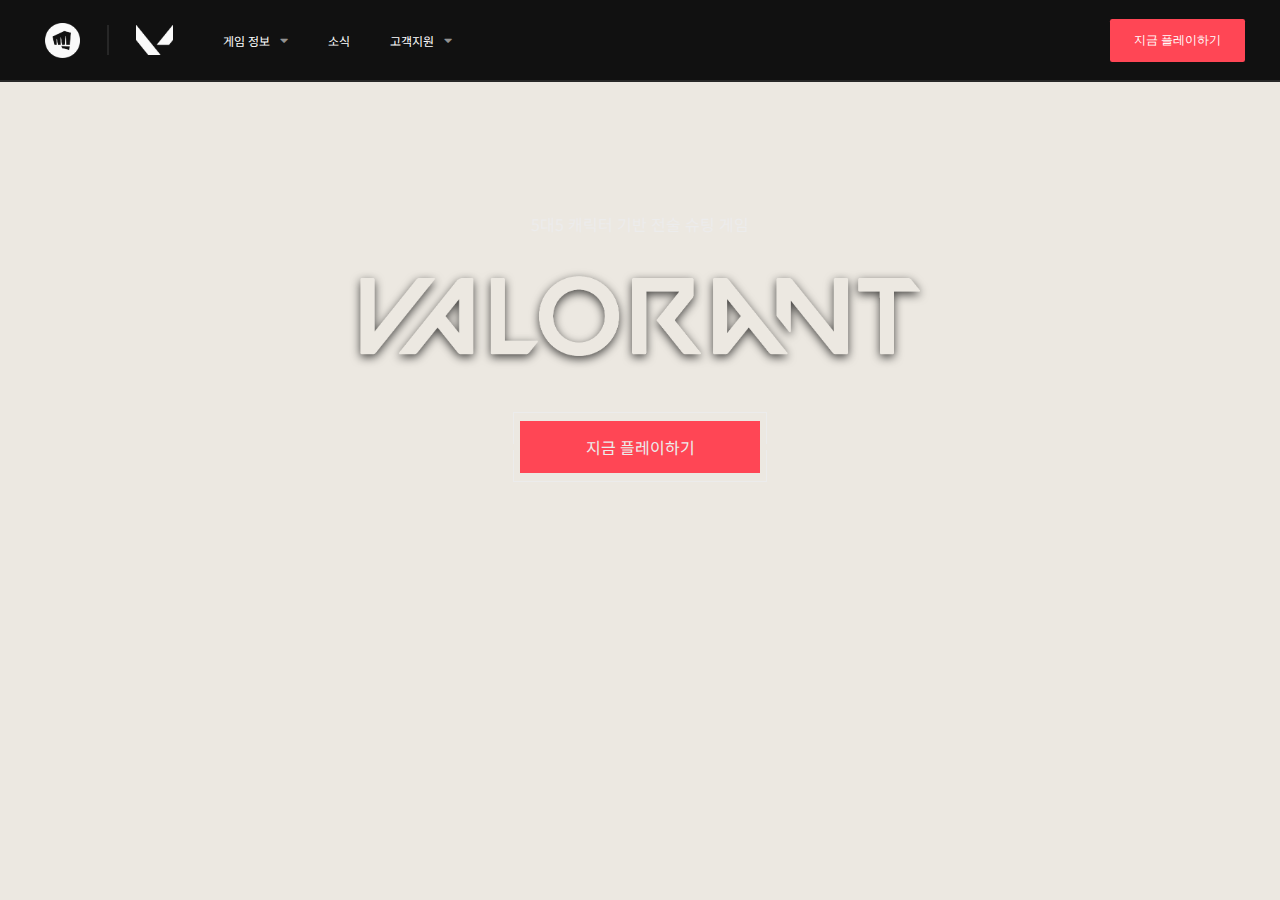
==== clone-valorant/index.html @ 6dfb0da4 "6/6" ====
<!DOCTYPE html>
<html lang="KR">
  <head>
    <meta charset="UTF-8" />
    <meta name="viewport" content="width=device-width, initial-scale=1.0" />
    <link href="https://fonts.googleapis.com/css2?family=Noto+Sans+KR&display=swap" rel="stylesheet">
    <link
      rel="stylesheet"
      href="https://cdnjs.cloudflare.com/ajax/libs/font-awesome/5.8.2/css/all.min.css"
    />
    <link rel="stylesheet" href="/clone-valorant/main.css" />
    <title>Document</title>
  </head>
  <body>
    <!-- Header part start -->
    <div class="header">
      <img class="header-logo" src="/clone-valorant/img/liotLogo.png"></img>
      <div class="header-menu-box">
        <div class="header-menu-left">
          <img class="header-menu-logo" src="/clone-valorant/img/valorantLogo.png"></img>
          <ul class="header-menu">
            <li class="header-menu-item">게임 정보<i class="fas fa-caret-down dropdown"></i></li>
            <li class="header-menu-item">소식</li>
            <li class="header-menu-item">고객지원<i class="fas fa-caret-down dropdown"></i></li>
          </ul>
        </div>
        <div class="header-menu-right">
          <button class="header-play-btn">지금 플레이하기</button>
        </div>
      </div>
      <i class="fas fa-bars mobile-menu"></i>
      <img
        src="/clone-valorant/img/mobile_logo.png"
        class="mobile-title"
      />
    </div>
    <!-- Header part end -->

    <!-- Video screen part start -->
    <div class="video-screen-container">
      <div class="video-screen">
        <video
          class="movie"
          preload="auto"
          autoplay="true"
          loop="loop"
          muted="muted"
          volume="0"
        >
          <source src="/clone-valorant/video/VALORANT-desktop-0526.mp4" />
        </video>
        <div class="video-screen-main-box">
          <div class="video-screen-text video-box-item">
            5대5 캐릭터 기반 전술 슈팅 게임
          </div>
          <img
            src="/clone-valorant/img/logo.png"
            class="center-logo video-box-item"
          />
          <div class="video-box-item">
            <div class="video-box-btn-container">
              <div class="video-box-btn-outline">
                <div class="video-box-btn-outline-top"></div>
                <div class="video-box-btn-outline-bottom"></div>
                <div class="video-box-btn-inlineBox">
                  <div class="video-box-btn-inlineBox-text">지금 플레이하기</div>　
                  <div class="video-box-btn-moveBox">
                    <img class="video-box-btn-moveBox-img" src="/clone-valorant/img/btn-cover.png"/>
                    <div class="video-box-btn-touch"></div>
                  </div>
                </div>
              </div>
            </div>
          </div>
        </div>
      </div>
    </div>
    <!-- Video screen part end -->
  </body>
</html>
---- clone-valorant/main.css ----
body {
  margin: 0;
  padding: 0;
  width: 100%;
  height: 100%;
  font-size: 100%;
  min-width: 1000px;
  font-family: "Noto Sans KR", sans-serif;
  background-color: #ece8e1;
}

.video-screen-container {
  font-size: 1rem;
  color: #ececec;
  background: rgba(255, 255, 255, 0);
  margin-top: 80px;
  display: block;
  width: 100%;
}

.video-screen {
  background: rgba(255, 255, 255, 0);
  display: block;
  width: 100%;
}

.video-screen-main-box {
  position: absolute;
  top: 15vw;
  display: flex;
  justify-content: space-around;
  align-items: center;
  flex-direction: column;
  background: rgba(255, 255, 255, 0);
  width: 100%;
  z-index: 0;
}

.video-box-item {
  margin: 20px 0;
}

.movie {
  object-fit: cover;
  object-position: center, bottom;
  position: absolute;
  top: 80px;
  z-index: -1000;
  min-width: 100%;
  width: 100%;
  height: auto;
  overflow: hidden;
}

.center-logo {
  max-width: 35rem;
  width: 60vw;
  height: auto;
  filter: drop-shadow(0px 3px 5px rgba(0, 0, 0, 0.7));
}

.header {
  color: white;
  background-color: #111111;
  top: 0;
  display: flex;
  position: fixed;
  width: 100%;
  height: 80px;
  z-index: 1;
  border-bottom: 2px solid #272727;
  align-items: center;
}

.header-logo {
  width: 35px;
  height: 35px;
  padding-left: 45px;
  padding-right: 27px;
  cursor: pointer;
}

.header-menu-logo {
  width: 37px;
  height: 30px;
  padding-left: 27px;
  border-left: 2px solid #272727;
  cursor: pointer;
}

.header-menu-box {
  display: flex;
  width: 100%;
  justify-content: space-between;
  flex-direction: row;
  align-items: center;
  padding-right: 35px;
}

.header-menu-left {
  display: flex;
  align-items: center;
}

.header-menu {
  display: flex;
  list-style-type: none;
  height: 80px;
}

.header-menu-item {
  display: flex;
  align-items: center;
  font-size: 12px;
  margin-right: 20px;
  padding: 0 10px;
  height: 80px;
}

.header-menu-item:hover {
  border-bottom: 2px solid #ff4655;
}

.header-menu-item:not(:hover) {
  border-bottom: 0px solid #272727;
  transition: border 0.2s;
}

.dropdown {
  font-size: 13px;
  color: #919191;
  margin-left: 10px;
}

.header-play-btn {
  font-size: 12px;
  color: white;
  background-color: #ff4655;
  border: none;
  border-radius: 2.2px;
  padding: 13px 24px;
  cursor: pointer;
}

.mobile-menu {
  position: absolute;
  right: 35px;
  display: none;
  color: white;
  font-size: 20px;
}

.mobile-title {
  width: 120px;
  left: 40vw;
  height: auto;
  position: absolute;
  display: none;
  color: white;
}

@media screen and (max-width: 1000px) {
  .movie {
    min-width: none;
    height: 600px;
  }
  .video-screen-main-box {
    top: 220px;
  }
  .header-menu-box {
    display: none;
  }
  .mobile-menu {
    display: block;
  }
  .mobile-title {
    display: block;
  }
}

.video-box-btn-container {
  margin-top: 1em;
  text-align: center;
}

.video-box-btn-inlineBox {
  position: relative;
  background-color: #ff4655;
  width: 15em;
  padding: 0.9em 0;
  cursor: pointer;
  overflow: hidden;
}

.video-box-btn-inlineBox-text {
  position: absolute;
  width: 100%;
  z-index: 1;
  pointer-events: none;
}

.video-box-btn-outline {
  position: relative;
  background-color: transparent;
  padding: 0.45em;
  border-top: 1px solid #ececec;
  border-bottom: 1px solid #ececec;
}

.video-box-btn-outline-top {
  position: absolute;
  top: 0;
  left: 0;
  right: 0;
  height: 45%;
  border-right: 1px solid #ececec;
  border-left: 1px solid #ececec;
}

.video-box-btn-outline-bottom {
  position: absolute;
  bottom: 0;
  left: 0;
  right: 0;
  height: 45%;
  border-right: 1px solid #ececec;
  border-left: 1px solid #ececec;
}

.video-box-btn-moveBox {
  display: block;
  position: absolute;
  cursor: pointer;
  top: 0;
  left: 0;
  bottom: 0;
  right: 0;
  transform: translate(-16em, 0);
  transition: transform 0.3s;
  background-repeat: no-repeat;
}

.video-box-btn-moveBox:hover {
  transform: translate(0.6em, 0);
  transition: transform 0.3s;
}

.video-box-btn-touch {
  background-color: transparent;
  display: block;
  position: absolute;
  cursor: pointer;
  top: 0;
  left: 14em;
  bottom: 0;
  width: 19em;
}

.video-box-btn-moveBox-img {
  position: absolute;
  top: -0.1em;
  left: -0.8em;
  width: 17em;
  height: auto;
}
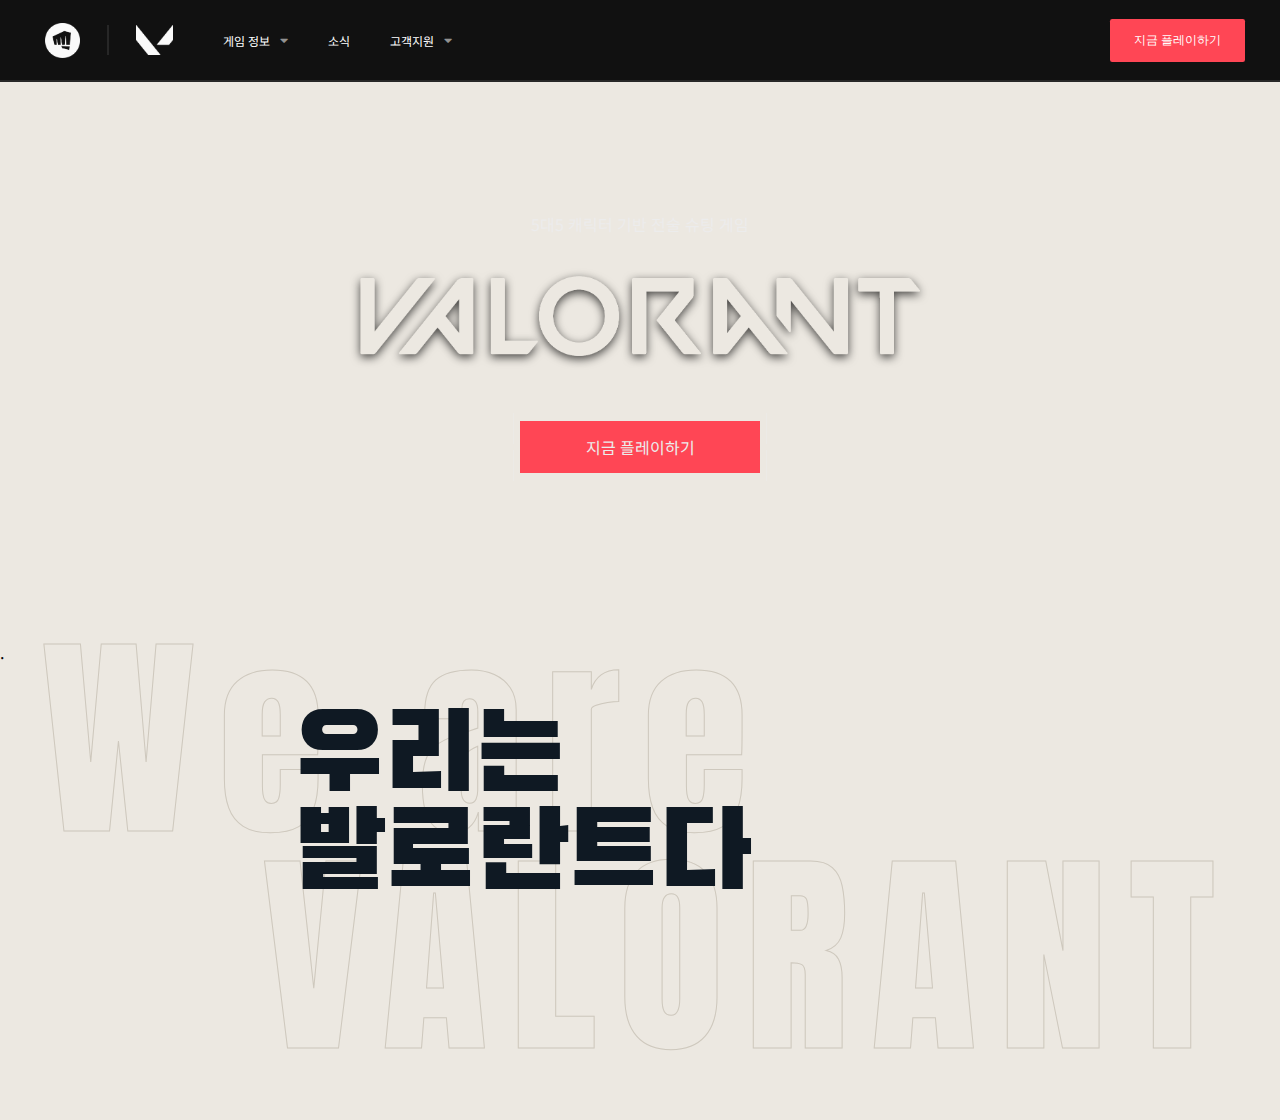
==== commit db826e39: "6/6-2" ====
--- a/clone-valorant/index.html
+++ b/clone-valorant/index.html
@@ -3,13 +3,16 @@
   <head>
     <meta charset="UTF-8" />
     <meta name="viewport" content="width=device-width, initial-scale=1.0" />
+    <link rel="shortcut icon" type="image⁄x-icon" href="/clone-valorant/img/valorantLogo2.png">
+    <link href="https://fonts.googleapis.com/css2?family=Anton&display=swap" rel="stylesheet">
     <link href="https://fonts.googleapis.com/css2?family=Noto+Sans+KR&display=swap" rel="stylesheet">
+    <link href="https://fonts.googleapis.com/css2?family=Black+Han+Sans&display=swap" rel="stylesheet">
     <link
       rel="stylesheet"
       href="https://cdnjs.cloudflare.com/ajax/libs/font-awesome/5.8.2/css/all.min.css"
     />
     <link rel="stylesheet" href="/clone-valorant/main.css" />
-    <title>Document</title>
+    <title>Valorant : Riot Games</title>
   </head>
   <body>
     <!-- Header part start -->
@@ -29,10 +32,12 @@
         </div>
       </div>
       <i class="fas fa-bars mobile-menu"></i>
-      <img
-        src="/clone-valorant/img/mobile_logo.png"
-        class="mobile-title"
-      />
+        <div class="mobile-title-cennter-box">
+          <img
+            src="/clone-valorant/img/mobile_logo.png"
+            class="mobile-title"
+          />
+      </div>
     </div>
     <!-- Header part end -->
 
@@ -76,5 +81,17 @@
       </div>
     </div>
     <!-- Video screen part end -->
+    <div class="top-line"></div>
+    <!-- main part start -->
+    <div class="main">
+      <div class="main-top">
+        <div class="main-top-stroke-text1">We are</div>
+        <div class="main-top-stroke-text2">VALORANT</div>
+        <div class="main-top-large-text">우리는
+          발로란트다</div>
+        .
+      </div>
+    </div>
+    <!-- main part end -->
   </body>
 </html>
--- a/clone-valorant/main.css
+++ b/clone-valorant/main.css
@@ -115,6 +115,7 @@
   margin-right: 20px;
   padding: 0 10px;
   height: 80px;
+  cursor: pointer;
 }
 
 .header-menu-item:hover {
@@ -148,34 +149,29 @@
   display: none;
   color: white;
   font-size: 20px;
+  cursor: pointer;
 }
 
 .mobile-title {
+  display: inline-block;
   width: 120px;
-  left: 40vw;
+  left: 38%;
   height: auto;
-  position: absolute;
   display: none;
   color: white;
-}
-
-@media screen and (max-width: 1000px) {
-  .movie {
-    min-width: none;
-    height: 600px;
-  }
-  .video-screen-main-box {
-    top: 220px;
-  }
-  .header-menu-box {
-    display: none;
-  }
-  .mobile-menu {
-    display: block;
-  }
-  .mobile-title {
-    display: block;
-  }
+  margin: 0;
+  cursor: pointer;
+  pointer-events: initial;
+}
+
+.mobile-title-cennter-box {
+  display: inline-flex;
+  align-items: center;
+  justify-content: center;
+  position: fixed;
+  width: 100vw;
+  height: 80px;
+  pointer-events: none;
 }
 
 .video-box-btn-container {
@@ -203,8 +199,8 @@
   position: relative;
   background-color: transparent;
   padding: 0.45em;
-  border-top: 1px solid #ececec;
-  border-bottom: 1px solid #ececec;
+  border-top: 1px solid rgba(236, 232, 225, 0.5);
+  border-bottom: 1px solid rgba(236, 232, 225, 0.5);
 }
 
 .video-box-btn-outline-top {
@@ -215,6 +211,7 @@
   height: 45%;
   border-right: 1px solid #ececec;
   border-left: 1px solid #ececec;
+  opacity: 0.5;
 }
 
 .video-box-btn-outline-bottom {
@@ -225,6 +222,7 @@
   height: 45%;
   border-right: 1px solid #ececec;
   border-left: 1px solid #ececec;
+  opacity: 0.5;
 }
 
 .video-box-btn-moveBox {
@@ -263,3 +261,107 @@
   width: 17em;
   height: auto;
 }
+
+.main {
+  position: absolute;
+  top: 50vw;
+}
+
+.main-top {
+  position: relative;
+  width: 100vw;
+}
+
+.main-top-stroke-text1 {
+  font-size: 17vw;
+  position: absolute;
+  top: -0.3em;
+  left: -0.4em;
+  color: transparent;
+  -webkit-text-stroke: 1px #cec8bd;
+  font-family: "Anton", sans-serif;
+  letter-spacing: 0.1em;
+  margin-left: 10vw;
+}
+
+.main-top-stroke-text2 {
+  font-size: 17vw;
+  position: absolute;
+  top: 0.7em;
+  right: 0.2em;
+  color: transparent;
+  -webkit-text-stroke: 1px #cec8bd;
+  font-family: "Anton", sans-serif;
+  letter-spacing: 0.1em;
+  text-align: right;
+  overflow: hidden;
+}
+
+.main-top-large-text {
+  color: #0f1923;
+  position: absolute;
+  top: 0.65em;
+  margin-left: 23vw;
+  font-size: 8.5vw;
+  white-space: pre-line;
+  font-family: "Black Han Sans", sans-serif;
+  line-height: 90%;
+}
+
+.top-line {
+  position: absolute;
+  background-color: transparent;
+  margin-left: 34vw;
+  width: 50vw;
+  height: 60em;
+  border-left: 1px solid #ece8e1;
+  border-right: 1px solid #ece8e1;
+  opacity: 0.5;
+  z-index: -2;
+}
+
+@media screen and (max-width: 1000px) {
+  .top-line {
+    display: none;
+  }
+
+  .movie {
+    min-width: none;
+    height: 500px;
+  }
+  .video-screen-main-box {
+    top: 140px;
+  }
+  .header-menu-box {
+    display: none;
+  }
+  .mobile-menu {
+    display: block;
+  }
+  .mobile-title {
+    display: block;
+  }
+
+  .main {
+    position: absolute;
+    width: 100vw;
+    top: 590px;
+  }
+
+  .main-top-large-text {
+    position: absolute;
+    left: -20vw;
+    font-size: 15vw;
+  }
+  .header-logo {
+    padding-left: 27px;
+  }
+
+  .video-box-btn-container {
+    margin-top: 10em;
+  }
+
+  .center-logo {
+    width: 18em;
+  }
+}
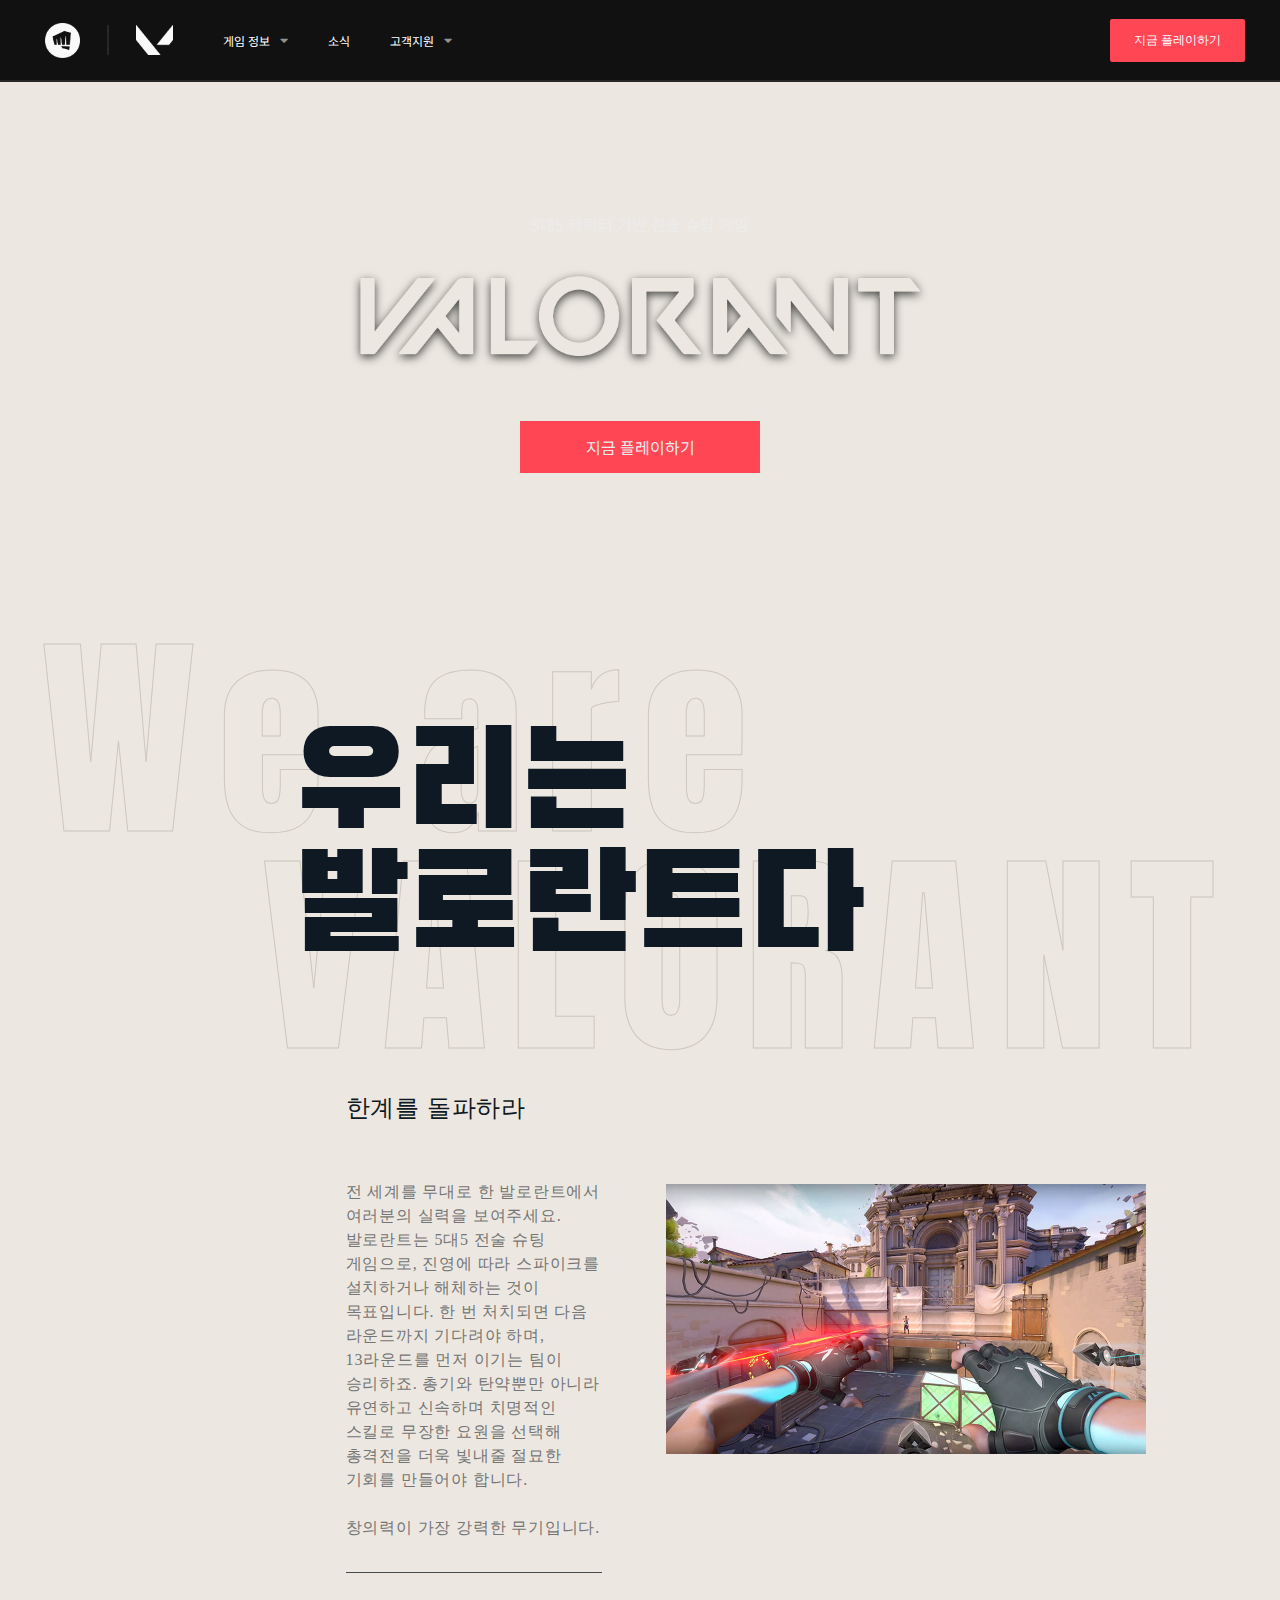
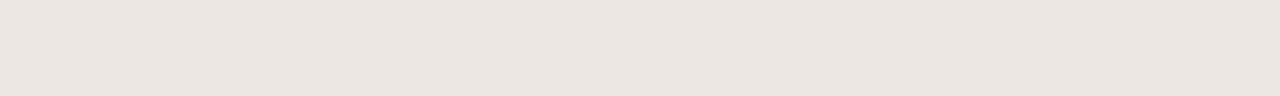
==== commit 3cae46f4: "6/7/" ====
--- a/clone-valorant/index.html
+++ b/clone-valorant/index.html
@@ -5,6 +5,7 @@
     <meta name="viewport" content="width=device-width, initial-scale=1.0" />
     <link rel="shortcut icon" type="image⁄x-icon" href="/clone-valorant/img/valorantLogo2.png">
     <link href="https://fonts.googleapis.com/css2?family=Anton&display=swap" rel="stylesheet">
+    <link href="https://fonts.googleapis.com/css2?family=Noto+Sans+KR:wght@100&display=swap" rel="stylesheet">
     <link href="https://fonts.googleapis.com/css2?family=Noto+Sans+KR&display=swap" rel="stylesheet">
     <link href="https://fonts.googleapis.com/css2?family=Black+Han+Sans&display=swap" rel="stylesheet">
     <link
@@ -89,7 +90,16 @@
         <div class="main-top-stroke-text2">VALORANT</div>
         <div class="main-top-large-text">우리는
           발로란트다</div>
-        .
+          <div class="main-top-intro-box">
+            <div class="main-top-intro-box-title">한계를 돌파하라</div>
+            <div class="main-top-intro-box-intro">전 세계를 무대로 한 발로란트에서 여러분의 실력을 보여주세요. 발로란트는 5대5 전술 슈팅 게임으로, 진영에 따라 스파이크를 설치하거나 해체하는 것이 목표입니다. 한 번 처치되면 다음 라운드까지 기다려야 하며, 13라운드를 먼저 이기는 팀이 승리하죠. 총기와 탄약뿐만 아니라 유연하고 신속하며 치명적인 스킬로 무장한 요원을 선택해 총격전을 더욱 빛내줄 절묘한 기회를 만들어야 합니다.
+              
+              창의력이 가장 강력한 무기입니다.</div>
+          
+              <div class="main-top-intro-box-videoBox">
+                  <img class="main-top-intro-box-videoBox-img" src="/clone-valorant/img/game-overview-poster-launch.jpg">                  
+              </div>
+          </div>
       </div>
     </div>
     <!-- main part end -->
--- a/clone-valorant/main.css
+++ b/clone-valorant/main.css
@@ -265,11 +265,15 @@
 .main {
   position: absolute;
   top: 50vw;
+  max-height: 66em;
+
+  overflow: hidden;
 }
 
 .main-top {
   position: relative;
-  width: 100vw;
+  min-width: 100vw;
+  height: 100em;
 }
 
 .main-top-stroke-text1 {
@@ -302,7 +306,7 @@
   position: absolute;
   top: 0.65em;
   margin-left: 23vw;
-  font-size: 8.5vw;
+  font-size: 8.5em;
   white-space: pre-line;
   font-family: "Black Han Sans", sans-serif;
   line-height: 90%;
@@ -320,6 +324,55 @@
   z-index: -2;
 }
 
+.main-top-intro-box {
+  position: absolute;
+  top: 27em;
+  margin-left: 27vw;
+  width: 100%;
+  word-break: keep-all;
+  letter-spacing: 0.05em;
+  line-height: 1.5em;
+  color: #757575;
+  font-family: none;
+  white-space: pre-line;
+  margin-bottom: 20em;
+}
+
+.main-top-intro-box-title {
+  margin-bottom: 1.5em;
+  font-size: 1.5em;
+  color: #0f1923;
+}
+
+.main-top-intro-box-intro {
+  max-width: 21em;
+  min-width: 15em;
+  width: 20vw;
+  height: auto;
+  padding-bottom: 2em;
+  border-bottom: 1px solid #464b4e;
+}
+
+.main-top-intro-box-videoBox {
+  position: absolute;
+  width: auto;
+  height: auto;
+  top: 5.5em;
+  left: 25%;
+}
+
+.main-top-intro-box-videoBox-img {
+  min-width: 30em;
+  max-width: 50em;
+  width: 33vw;
+  height: auto;
+}
+
+.main-top-intro-box-videoBox-img:hover {
+  opacity: 0.5;
+  transition: opacity 0.5s;
+}
+
 @media screen and (max-width: 1000px) {
   .top-line {
     display: none;
@@ -345,13 +398,14 @@
   .main {
     position: absolute;
     width: 100vw;
+    height: 70em;
     top: 590px;
   }
 
   .main-top-large-text {
     position: absolute;
     left: -20vw;
-    font-size: 15vw;
+    font-size: 4em;
   }
   .header-logo {
     padding-left: 27px;
@@ -364,4 +418,34 @@
   .center-logo {
     width: 18em;
   }
-}
+
+  .main-top-intro-box {
+    top: 180px;
+    margin-left: 3vw;
+    width: 100vw;
+    border: none;
+  }
+
+  .main-top-intro-box-title {
+    margin-bottom: 0cm;
+  }
+
+  .main-top-intro-box-intro {
+    width: auto;
+    border: none;
+  }
+
+  .main-top-intro-box-videoBox {
+    position: absolute;
+    width: 100%;
+    top: 24em;
+    left: 0;
+  }
+
+  .main-top-intro-box-videoBox-img {
+    width: 93%;
+    height: auto;
+    min-width: 0;
+    max-width: 100%;
+  }
+}
